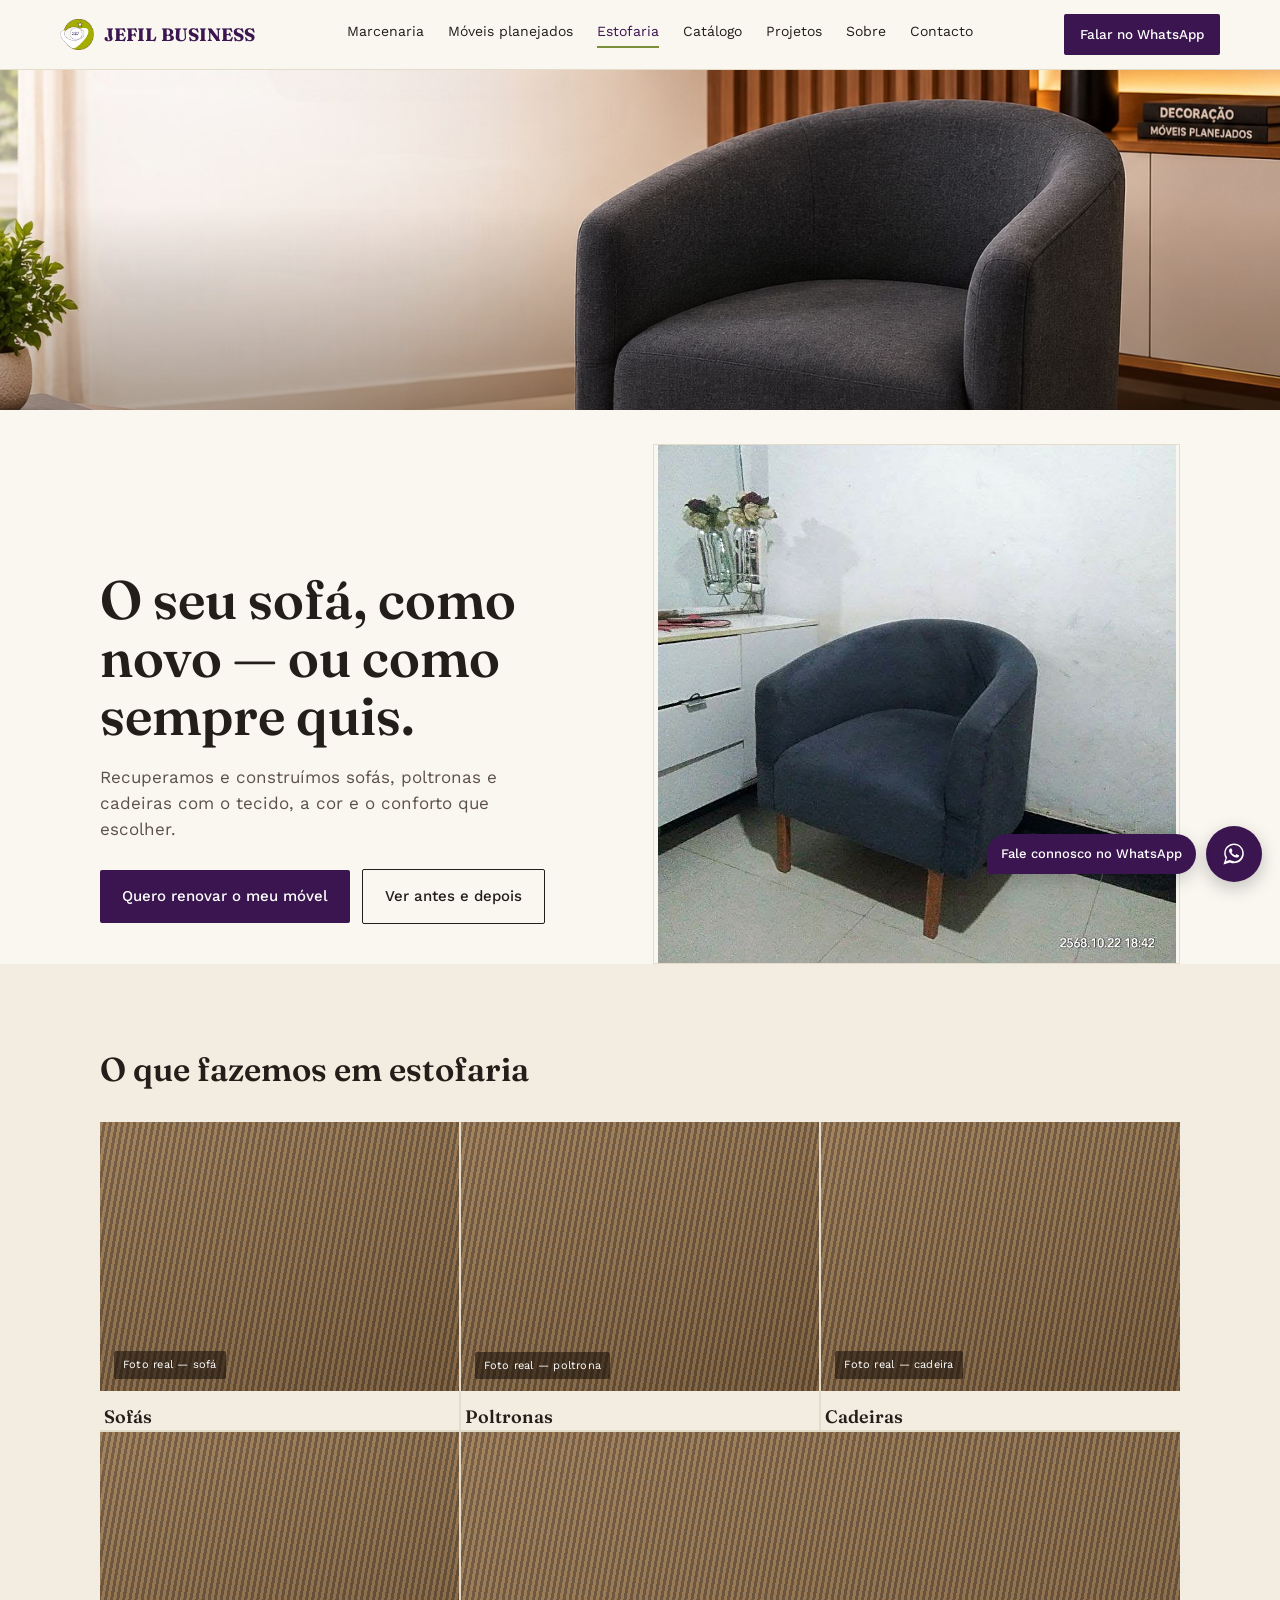
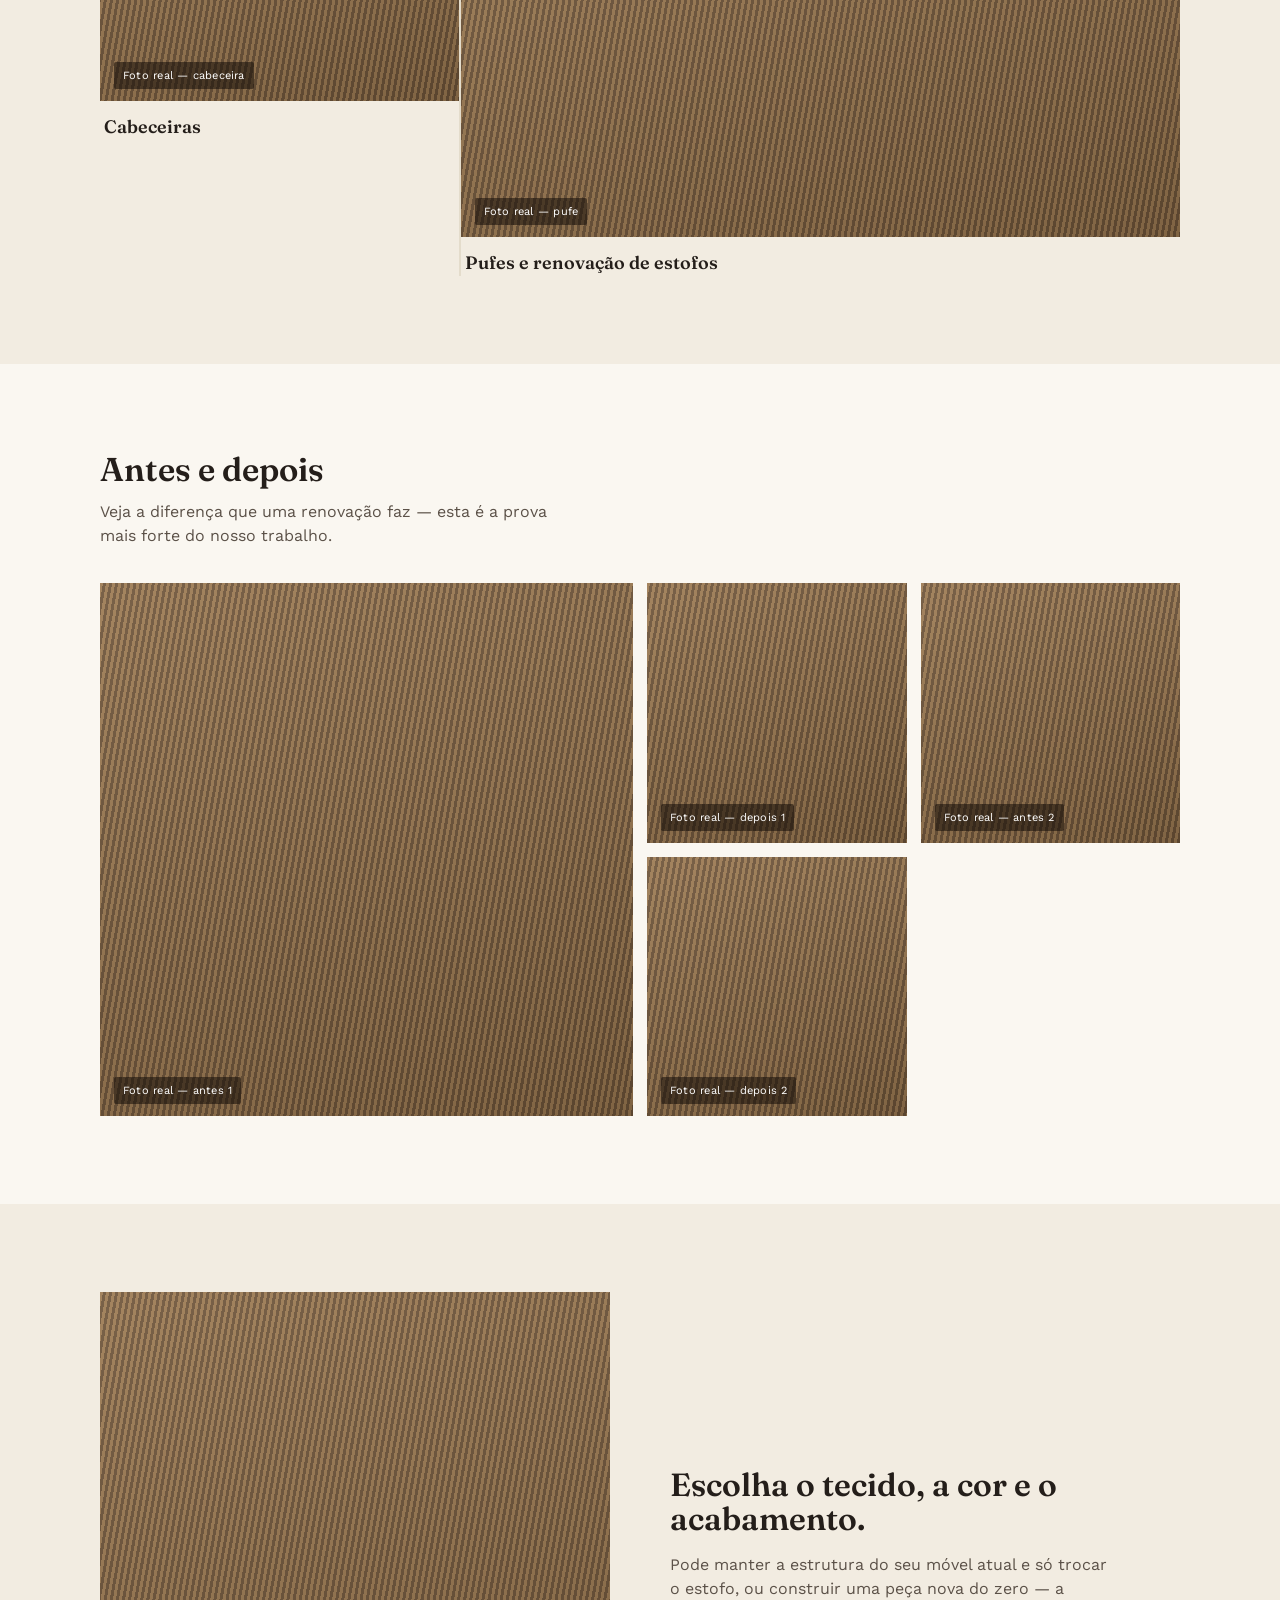
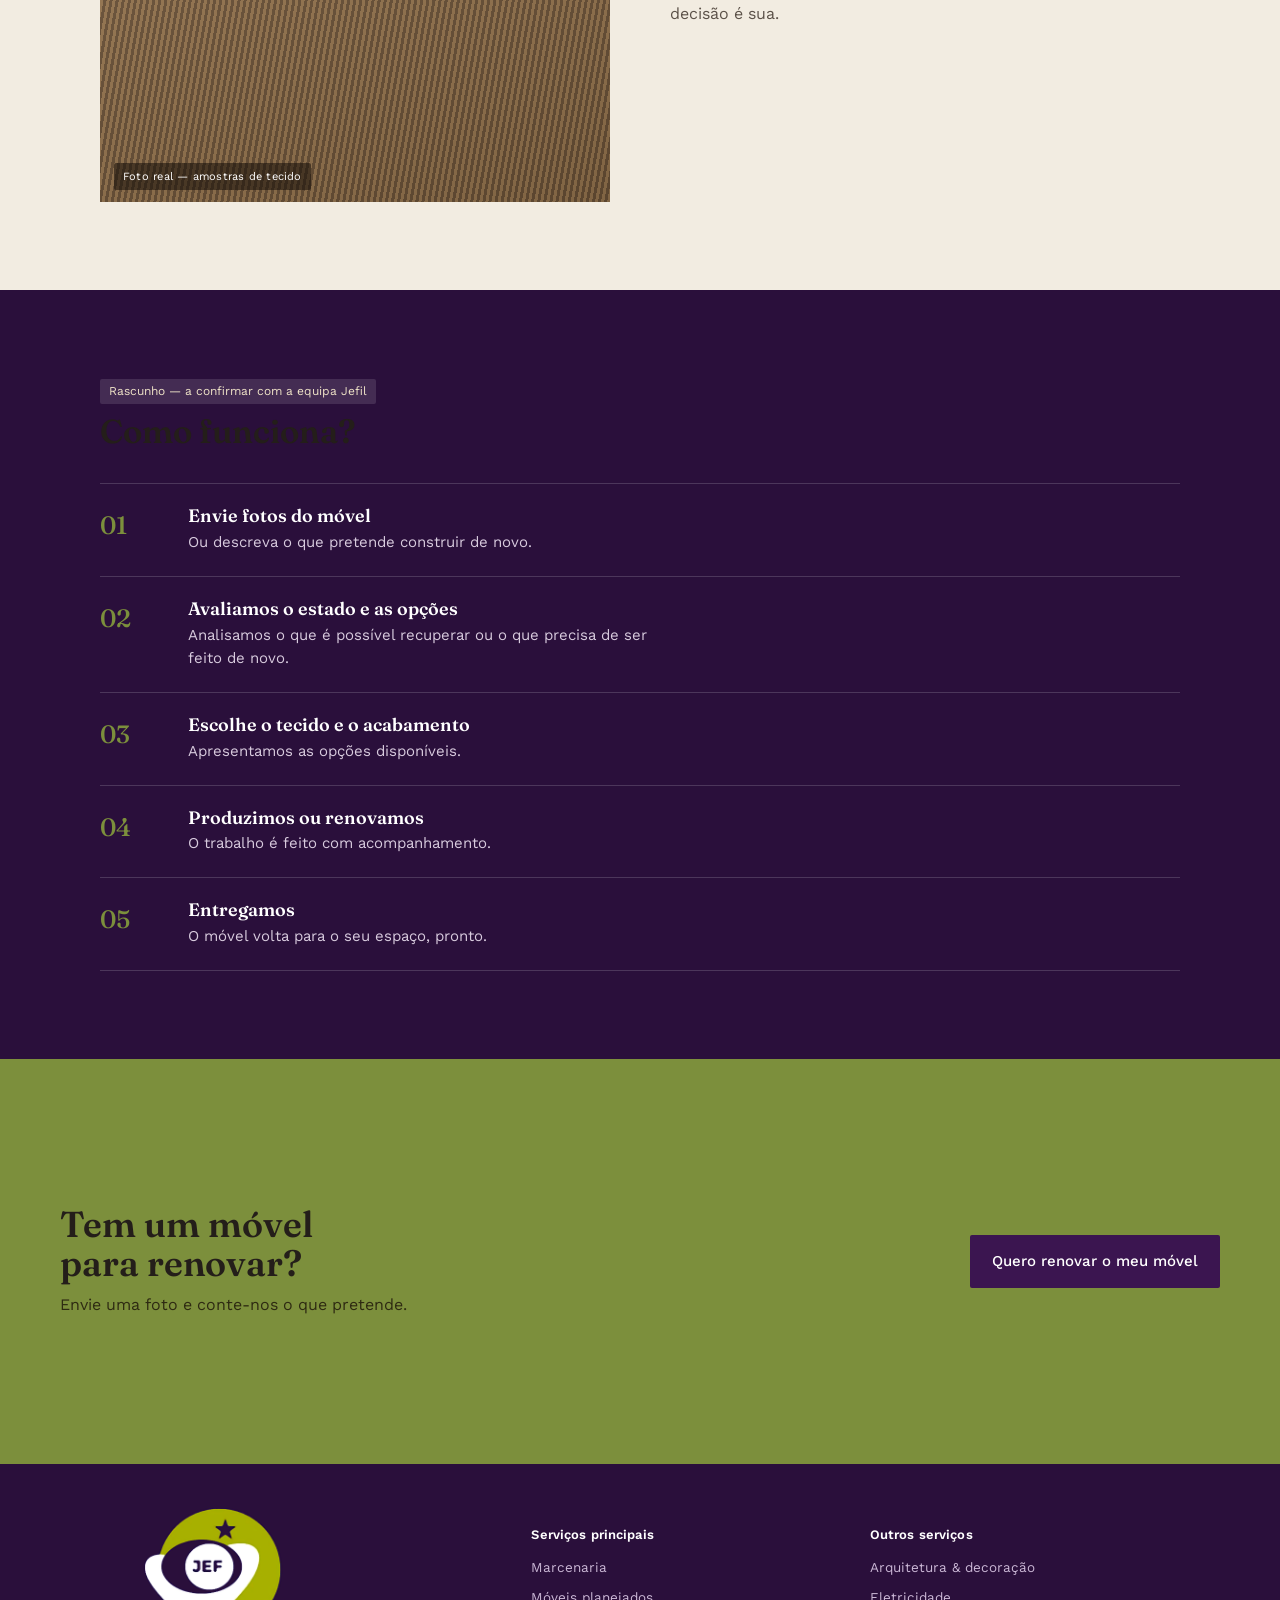
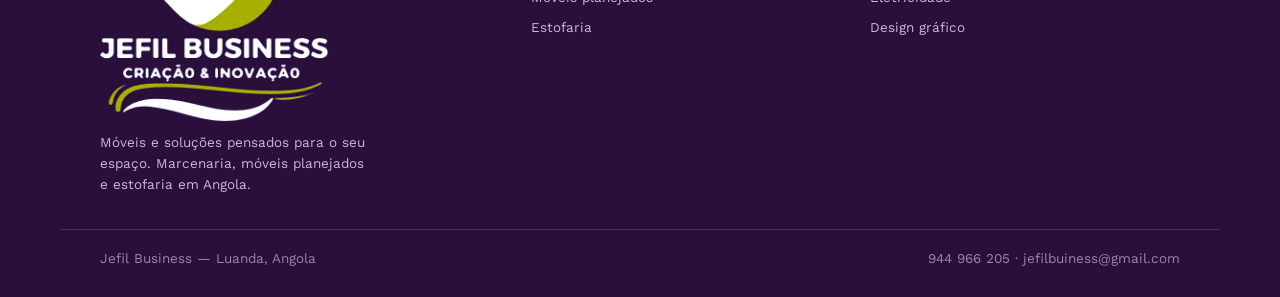
==== estofaria.html @ 347f5ef6 "Add files via upload" ====
<!DOCTYPE html>
<html lang="pt-AO">
<head>
<meta charset="UTF-8">
<meta name="viewport" content="width=device-width, initial-scale=1.0">
<title>Estofaria em Angola — Sofás e Poltronas | Jefil Business</title>
<meta name="description" content="Renove ou construa o seu sofá, poltrona ou cadeira à sua medida.">
<link rel="icon" type="image/png" sizes="32x32" href="images/favicon-32.png">
<link rel="icon" type="image/png" sizes="192x192" href="images/favicon-192.png">
<link rel="apple-touch-icon" href="images/favicon-512.png">
<link rel="preconnect" href="https://fonts.googleapis.com">
<link rel="preconnect" href="https://fonts.gstatic.com" crossorigin>
<link href="https://fonts.googleapis.com/css2?family=Fraunces:opsz,wght@9..144,400;9..144,500;9..144,600;9..144,700&family=Work+Sans:wght@400;500;600&display=swap" rel="stylesheet">
<link rel="stylesheet" href="styles.css">
</head>
<body>
<header>
  <div class="wrap nav">
    <a href="index.html" class="logo"><img src="images/jefil-icon.png" alt="Jefil Business"><span>JEFIL BUSINESS</span></a>
    <nav class="nav-links">
      <a href="marcenaria.html">Marcenaria</a>
      <a href="moveis-planejados.html">Móveis planejados</a>
      <a href="estofaria.html" class="active">Estofaria</a>
      <a href="catalogo.html">Catálogo</a>
      <a href="projetos.html">Projetos</a>
      <a href="sobre.html">Sobre</a>
      <a href="contacto.html">Contacto</a>
    </nav>
    <a href="#" class="nav-cta wa-link" data-msg="Olá, vim do site e quero falar sobre o meu projeto.">Falar no WhatsApp</a>
    <button class="burger" id="burgerBtn" aria-label="Abrir menu">
      <span></span><span></span><span></span>
    </button>
  </div>
  <div class="wrap mobile-menu" id="mobileMenu">
    <a href="marcenaria.html">Marcenaria</a>
      <a href="moveis-planejados.html">Móveis planejados</a>
      <a href="estofaria.html" class="active">Estofaria</a>
      <a href="catalogo.html">Catálogo</a>
      <a href="projetos.html">Projetos</a>
      <a href="sobre.html">Sobre</a>
      <a href="contacto.html">Contacto</a>
    <div class="sub">
      <a href="#">Arquitetura &amp; decoração</a>
      <a href="#">Eletricidade</a>
      <a href="#">Design gráfico</a>
    </div>
  </div>
</header>
<div class="page-banner"><img src="images/banner-estofaria.jpg" alt="Ambiente de decoração — imagem ilustrativa"></div>

<section class="hero">
  <div class="wrap hero-grid">
    <div class="hero-copy">
      <h1>O seu sofá, como novo — ou como sempre quis.</h1>
      <p>Recuperamos e construímos sofás, poltronas e cadeiras com o tecido, a cor e o conforto que escolher.</p>
      <div class="hero-actions">
        <a href="#" class="btn wa-link" data-msg="Olá, vim do site da Jefil e quero renovar o meu móvel.">Quero renovar o meu móvel</a>
        <a href="#antes-depois" class="btn-outline">Ver antes e depois</a>
      </div>
    </div>
    <div class="photo-frame hero-photo"><img src="images/real-17-poltrona-tub-cinza-quarto-real-melhorado.jpg" alt="Poltrona Jefil em ambiente real"></div>
  </div>
</section>

<section class="offer-alt">
  <div class="wrap">
    <div class="section-head"><h2>O que fazemos em estofaria</h2></div>
    <div class="offer-grid">
      <div class="offer-item"><div class="ph" data-label="Foto real — sofá"></div><div class="cap"><h3>Sofás</h3></div></div>
      <div class="offer-item"><div class="ph" data-label="Foto real — poltrona"></div><div class="cap"><h3>Poltronas</h3></div></div>
      <div class="offer-item"><div class="ph" data-label="Foto real — cadeira"></div><div class="cap"><h3>Cadeiras</h3></div></div>
      <div class="offer-item"><div class="ph" data-label="Foto real — cabeceira"></div><div class="cap"><h3>Cabeceiras</h3></div></div>
      <div class="offer-item big"><div class="ph" data-label="Foto real — pufe"></div><div class="cap"><h3>Pufes e renovação de estofos</h3></div></div>
    </div>
  </div>
</section>

<section id="antes-depois">
  <div class="wrap">
    <div class="section-head">
      <h2>Antes e depois</h2>
      <p>Veja a diferença que uma renovação faz — esta é a prova mais forte do nosso trabalho.</p>
    </div>
    <div class="portfolio-grid">
      <div class="item"><div class="ph" data-label="Foto real — antes 1"></div></div>
      <div class="item"><div class="ph" data-label="Foto real — depois 1"></div></div>
      <div class="item"><div class="ph" data-label="Foto real — antes 2"></div></div>
      <div class="item"><div class="ph" data-label="Foto real — depois 2"></div></div>
    </div>
  </div>
</section>

<section class="offer-alt">
  <div class="wrap split-grid">
    <div class="ph" data-label="Foto real — amostras de tecido"></div>
    <div class="split-copy">
      <h2>Escolha o tecido, a cor e o acabamento.</h2>
      <p>Pode manter a estrutura do seu móvel atual e só trocar o estofo, ou construir uma peça nova do zero — a decisão é sua.</p>
    </div>
  </div>
</section>

<section class="process">
  <div class="wrap">
    <div class="section-head">
      <span class="draft-note">Rascunho — a confirmar com a equipa Jefil</span>
      <h2>Como funciona?</h2>
    </div>
    <div class="process-list">
      <div class="process-row"><div class="process-num">01</div><div><h3>Envie fotos do móvel</h3><p>Ou descreva o que pretende construir de novo.</p></div></div>
      <div class="process-row"><div class="process-num">02</div><div><h3>Avaliamos o estado e as opções</h3><p>Analisamos o que é possível recuperar ou o que precisa de ser feito de novo.</p></div></div>
      <div class="process-row"><div class="process-num">03</div><div><h3>Escolhe o tecido e o acabamento</h3><p>Apresentamos as opções disponíveis.</p></div></div>
      <div class="process-row"><div class="process-num">04</div><div><h3>Produzimos ou renovamos</h3><p>O trabalho é feito com acompanhamento.</p></div></div>
      <div class="process-row"><div class="process-num">05</div><div><h3>Entregamos</h3><p>O móvel volta para o seu espaço, pronto.</p></div></div>
    </div>
  </div>
</section>

<section class="final-cta">
  <div class="wrap final-cta-inner">
    <div><h2>Tem um móvel para renovar?</h2><p>Envie uma foto e conte-nos o que pretende.</p></div>
    <a href="#" class="btn wa-link" data-msg="Olá, vim do site da Jefil e quero renovar o meu móvel.">Quero renovar o meu móvel</a>
  </div>
</section>
<footer id="sobre-footer">
  <div class="wrap footer-grid">
    <div>
      <div class="flogo"><img src="images/jefil-logo-completo.png" alt="Jefil Business — Criação &amp; Inovação"></div>
      <p style="max-width:34ch;">Móveis e soluções pensados para o seu espaço. Marcenaria, móveis planejados e estofaria em Angola.</p>
    </div>
    <div>
      <h4>Serviços principais</h4>
      <ul>
        <li><a href="marcenaria.html">Marcenaria</a></li>
        <li><a href="moveis-planejados.html">Móveis planejados</a></li>
        <li><a href="estofaria.html">Estofaria</a></li>
      </ul>
    </div>
    <div>
      <h4>Outros serviços</h4>
      <ul>
        <li><a href="#">Arquitetura &amp; decoração</a></li>
        <li><a href="#">Eletricidade</a></li>
        <li><a href="#">Design gráfico</a></li>
      </ul>
    </div>
  </div>
  <div class="wrap footer-bottom">
    <span>Jefil Business — Luanda, Angola</span>
    <span>944 966 205 · jefilbuiness@gmail.com</span>
  </div>
</footer>

<div class="wa-fab">
  <div class="label wa-link" data-msg="Olá, vim do site e quero falar sobre o meu projeto.">Fale connosco no WhatsApp</div>
  <a href="#" class="bubble wa-link" data-msg="Olá, vim do site e quero falar sobre o meu projeto." aria-label="WhatsApp">
    <svg viewBox="0 0 32 32" fill="currentColor"><path d="M16.04 3C9.37 3 3.98 8.39 3.98 15.06c0 2.23.6 4.32 1.65 6.12L3 29l8.02-2.6a12 12 0 0 0 5.02 1.1h.01c6.67 0 12.05-5.39 12.05-12.06C28.1 8.39 22.71 3 16.04 3Zm0 21.86h-.01a9.8 9.8 0 0 1-5-1.37l-.36-.21-4.76 1.55 1.56-4.63-.24-.38a9.77 9.77 0 0 1-1.5-5.2C5.73 9.4 10.34 4.8 16.04 4.8c2.7 0 5.24 1.05 7.15 2.96a10.02 10.02 0 0 1 2.96 7.1c0 5.66-4.61 10.24-10.11 10.24Zm5.56-7.66c-.3-.15-1.78-.88-2.06-.98-.28-.1-.48-.15-.68.15-.2.3-.78.98-.96 1.18-.18.2-.35.22-.65.08-.3-.15-1.28-.47-2.44-1.51-.9-.8-1.51-1.79-1.69-2.09-.18-.3-.02-.46.13-.61.14-.14.3-.35.45-.53.15-.18.2-.3.3-.5.1-.2.05-.38-.02-.53-.08-.15-.68-1.65-.94-2.25-.25-.6-.5-.52-.68-.53h-.58c-.2 0-.53.08-.8.38-.28.3-1.05 1.02-1.05 2.5s1.08 2.9 1.23 3.1c.15.2 2.13 3.25 5.16 4.56.72.31 1.28.5 1.72.64.72.23 1.38.2 1.9.12.58-.09 1.78-.73 2.03-1.43.25-.7.25-1.3.18-1.43-.08-.13-.28-.2-.58-.35Z"/></svg>
  </a>
</div>

<script src="site.js"></script>
</body>
</html>
---- styles.css ----
:root{
  --bg:#FAF7F1;
  --bg-alt:#F2ECE1;
  --ink:#241E1A;
  --ink-soft:#5B5148;
  --purple:#3B1550;
  --purple-deep:#2A0F3B;
  --gold:#7C8F3C; /* verde-oliva da marca real */
  --line:#E4DCCB;
  --wa-number:244944966205;
  --radius-s:2px;
  --maxw:1160px;
}
*{box-sizing:border-box;}
html{scroll-behavior:smooth;}
body{
  margin:0;
  background:var(--bg);
  color:var(--ink);
  font-family:'Work Sans', sans-serif;
  font-size:16px;
  line-height:1.55;
  -webkit-font-smoothing:antialiased;
  padding-bottom:0;
}
h1,h2,h3{
  font-family:'Fraunces', serif;
  font-weight:600;
  line-height:1.08;
  margin:0;
  color:var(--ink);
}
p{margin:0;}
a{color:inherit;text-decoration:none;}
img{display:block;width:100%;height:100%;object-fit:cover;}
.wrap{max-width:var(--maxw);margin:0 auto;padding:0 20px;}
@media(min-width:900px){.wrap{padding:0 40px;}}

/* ---------- placeholder photography (used until a real photo replaces it) ---------- */
.ph{
  position:relative;
  background:
    linear-gradient(160deg, rgba(255,255,255,.08), rgba(0,0,0,.18)),
    repeating-linear-gradient(100deg, #9C7A52 0 3px, #6E5439 3px 6px);
  min-height:220px;
}
.ph::after{
  content:attr(data-label);
  position:absolute;
  left:14px;bottom:12px;
  font-family:'Work Sans',sans-serif;
  font-size:11px;
  letter-spacing:.02em;
  color:#fff;
  background:rgba(20,14,8,.55);
  padding:5px 9px;
  border-radius:2px;
}
.photo-frame{background:#fff;border:1px solid var(--line);}
.photo-frame img{object-fit:contain;background:var(--bg);}

/* ---------- header ---------- */
header{
  position:sticky;top:0;z-index:40;
  background:rgba(250,247,241,.94);
  backdrop-filter:blur(6px);
  border-bottom:1px solid var(--line);
}
.nav{display:flex;align-items:center;justify-content:space-between;padding:14px 0;gap:14px;}
.logo{display:flex;align-items:center;gap:10px;font-family:'Fraunces',serif;font-weight:700;font-size:18px;white-space:nowrap;}
.logo img{width:34px;height:34px;object-fit:contain;flex-shrink:0;}
.logo span{color:var(--purple);}
.nav-links{display:none;gap:24px;font-size:14px;}
.nav-links a:hover{color:var(--purple);}
.nav-links a.active{color:var(--purple);border-bottom:2px solid var(--gold);padding-bottom:3px;}
@media(min-width:960px){.nav-links{display:flex;}}
.nav-cta{
  display:none;
  background:var(--purple);color:#fff;
  padding:10px 16px;font-size:13.5px;font-weight:500;border-radius:2px;white-space:nowrap;
}
@media(min-width:960px){.nav-cta{display:inline-block;}}
.burger{display:inline-flex;flex-direction:column;gap:4px;background:none;border:0;padding:4px;cursor:pointer;margin-left:auto;}
@media(min-width:960px){.burger{display:none;}}
.burger span{width:20px;height:2px;background:var(--ink);}
.mobile-menu{display:none;flex-direction:column;gap:14px;padding:6px 0 20px;border-top:1px solid var(--line);font-size:15px;}
.mobile-menu.open{display:flex;}
.mobile-menu .sub{padding-top:8px;margin-top:6px;border-top:1px solid var(--line);color:var(--ink-soft);font-size:13.5px;display:flex;gap:16px;flex-wrap:wrap;}

/* ---------- hero ---------- */
.hero{padding:34px 0 0;}
.hero-grid{display:grid;gap:26px;}
@media(min-width:900px){.hero-grid{grid-template-columns:1.05fr 1fr;align-items:end;gap:0;}}
.hero-copy{padding-bottom:8px;}
@media(min-width:900px){.hero-copy{padding:0 40px 40px 0;}}
.hero-copy h1{font-size:36px;max-width:12ch;}
@media(min-width:600px){.hero-copy h1{font-size:46px;}}
@media(min-width:1100px){.hero-copy h1{font-size:54px;}}
.hero-copy p{margin-top:18px;color:var(--ink-soft);font-size:17px;max-width:38ch;}
.hero-actions{margin-top:26px;display:flex;flex-wrap:wrap;gap:12px;align-items:center;}
.btn{display:inline-flex;align-items:center;gap:8px;background:var(--purple);color:#fff;padding:15px 22px;font-size:15px;font-weight:500;border-radius:2px;}
.btn-outline{padding:15px 22px;font-size:15px;font-weight:500;border:1px solid var(--ink);border-radius:2px;}
.hero-photo{aspect-ratio:4/5;}
@media(min-width:900px){.hero-photo{aspect-ratio:auto;height:520px;}}

/* ---------- section shell ---------- */
section{padding:60px 0;}
@media(min-width:900px){section{padding:88px 0;}}
.section-head{max-width:46ch;margin-bottom:34px;}
.section-head h2{font-size:27px;}
@media(min-width:900px){.section-head h2{font-size:33px;}}
.section-head p{color:var(--ink-soft);margin-top:12px;font-size:16px;}
.draft-note{display:inline-block;margin-bottom:10px;font-size:12px;color:#8A6B2E;background:#F3E7C9;padding:3px 9px;border-radius:2px;}
.offer-alt{background:var(--bg-alt);}

/* ---------- offer grid (o que podemos criar) ---------- */
.offer-grid{display:grid;gap:2px;background:var(--line);grid-template-columns:1fr;}
@media(min-width:640px){.offer-grid{grid-template-columns:1fr 1fr;}}
@media(min-width:1000px){.offer-grid{grid-template-columns:repeat(3,1fr);}}
.offer-item{background:var(--bg-alt);}
.offer-item .ph, .offer-item .photo-frame{aspect-ratio:4/3;}
.offer-item .cap{padding:16px 4px 4px;}
.offer-item h3{font-size:18px;font-weight:600;}
.offer-item.big{grid-column:span 1;}
@media(min-width:640px){.offer-item.big{grid-column:span 2;}}
.offer-item.big .ph, .offer-item.big .photo-frame{aspect-ratio:16/9;}

/* ---------- generic 2-col split ---------- */
.split-grid{display:grid;gap:34px;align-items:center;}
@media(min-width:900px){.split-grid{grid-template-columns:1fr 1fr;gap:60px;}}
.split-grid .ph, .split-grid .photo-frame{aspect-ratio:1/1;}
.split-copy h2{font-size:27px;margin-bottom:16px;}
@media(min-width:900px){.split-copy h2{font-size:32px;}}
.split-copy p{color:var(--ink-soft);font-size:16px;max-width:44ch;}
.split-list{margin-top:22px;display:flex;flex-direction:column;gap:11px;}
.split-list li{list-style:none;padding-left:18px;position:relative;font-size:15px;}
.split-list li::before{content:"";position:absolute;left:0;top:9px;width:6px;height:1px;background:var(--gold);}

/* ---------- portfolio / gallery grid ---------- */
.portfolio-grid{display:grid;gap:14px;grid-template-columns:repeat(2,1fr);}
@media(min-width:700px){.portfolio-grid{grid-template-columns:repeat(4,1fr);}}
.portfolio-grid .item:nth-child(1){grid-column:span 2;grid-row:span 2;}
.portfolio-grid .ph, .portfolio-grid .photo-frame{aspect-ratio:1/1;height:100%;}
.portfolio-grid .item:nth-child(1) .ph, .portfolio-grid .item:nth-child(1) .photo-frame{aspect-ratio:auto;height:100%;min-height:260px;}
.portfolio-footer{margin-top:28px;display:flex;flex-wrap:wrap;gap:16px;align-items:center;justify-content:space-between;}

/* ---------- process ---------- */
.process{background:var(--purple-deep);color:#F4EFE6;}
.process .section-head p{color:#CBB8D6;}
.process .draft-note{background:rgba(255,255,255,.12);color:#F0E4C8;}
.process-list{display:grid;gap:0;border-top:1px solid rgba(255,255,255,.16);}
.process-row{display:grid;grid-template-columns:52px 1fr;gap:18px;padding:22px 0;border-bottom:1px solid rgba(255,255,255,.16);}
@media(min-width:700px){.process-row{grid-template-columns:70px 1fr;}}
.process-num{font-family:'Fraunces',serif;font-size:25px;color:var(--gold);font-weight:500;}
.process-row h3{color:#fff;font-size:18px;font-weight:600;margin-bottom:5px;}
.process-row p{color:#D8CBDE;font-size:15px;max-width:52ch;}

/* ---------- faq ---------- */
.faq-list{display:flex;flex-direction:column;border-top:1px solid var(--line);max-width:760px;}
details{border-bottom:1px solid var(--line);padding:18px 0;}
summary{cursor:pointer;font-size:16px;font-weight:500;display:flex;justify-content:space-between;align-items:center;gap:16px;list-style:none;}
summary::-webkit-details-marker{display:none;}
summary::after{content:"+";font-size:20px;color:var(--purple);flex-shrink:0;font-weight:400;}
details[open] summary::after{content:"–";}
details p{margin-top:12px;color:var(--ink-soft);font-size:15px;max-width:60ch;}

/* ---------- final cta band ---------- */
.final-cta{background:var(--gold);color:var(--ink);}
.final-cta-inner{display:flex;flex-direction:column;gap:22px;padding:48px 0;}
@media(min-width:800px){.final-cta-inner{flex-direction:row;align-items:center;justify-content:space-between;padding:58px 0;}}
.final-cta h2{font-size:28px;max-width:14ch;}
@media(min-width:900px){.final-cta h2{font-size:36px;}}
.final-cta p{margin-top:10px;color:#2E2A12;max-width:38ch;}
.final-cta .btn{background:var(--purple);color:#fff;flex-shrink:0;}

/* ---------- product cards (catalogo) ---------- */
.product-grid{display:grid;gap:28px;grid-template-columns:1fr;}
@media(min-width:640px){.product-grid{grid-template-columns:1fr 1fr;}}
@media(min-width:1000px){.product-grid{grid-template-columns:repeat(3,1fr);}}
.product-card{background:#fff;border:1px solid var(--line);display:flex;flex-direction:column;}
.product-card .photo, .product-card .ph{aspect-ratio:1/1;}
.product-card .body{padding:16px 16px 20px;display:flex;flex-direction:column;gap:8px;flex:1;}
.product-card h3{font-size:16.5px;font-weight:600;}
.product-card .price{font-family:'Fraunces',serif;font-size:19px;color:var(--purple);}
.product-card .delivery{font-size:12px;color:var(--gold);font-weight:600;}
.product-card .desc{font-size:14px;color:var(--ink-soft);flex:1;}
.product-card .actions{display:flex;gap:8px;margin-top:8px;flex-wrap:wrap;}
.product-card .actions a{flex:1;text-align:center;padding:11px 10px;font-size:13px;font-weight:500;border-radius:2px;white-space:nowrap;}
.product-card .actions .primary{background:var(--purple);color:#fff;}
.product-card .actions .secondary{border:1px solid var(--ink);}
.product-card .gallery{display:grid;grid-template-columns:1fr 1fr;gap:2px;aspect-ratio:1/1;}
.product-card .gallery img{height:100%;}

/* ---------- footer ---------- */
footer{background:var(--purple-deep);color:#CBB8D6;padding:44px 0 28px;font-size:13.5px;}
.footer-grid{display:grid;gap:28px;}
@media(min-width:700px){.footer-grid{grid-template-columns:1.3fr 1fr 1fr;}}
footer .flogo{max-width:230px;margin-bottom:10px;}
footer .flogo img{width:100%;height:auto;object-fit:contain;}
footer h4{color:#fff;font-size:13px;font-weight:600;margin-bottom:12px;letter-spacing:.01em;}
footer ul{list-style:none;margin:0;padding:0;display:flex;flex-direction:column;gap:9px;}
footer a:hover{color:#fff;}
.footer-bottom{margin-top:34px;padding-top:18px;border-top:1px solid rgba(255,255,255,.14);color:#9A85A8;display:flex;flex-wrap:wrap;gap:8px 18px;justify-content:space-between;}

/* ---------- decorative page banner (ambient, not a real-work claim) ---------- */
.page-banner{
  width:100%;
  height:200px;
  overflow:hidden;
  position:relative;
}
@media(min-width:700px){.page-banner{height:280px;}}
@media(min-width:1100px){.page-banner{height:340px;}}
.page-banner img{width:100%;height:100%;object-fit:cover;object-position:center 40%;}
.page-banner::after{
  content:"";position:absolute;inset:0;
  background:linear-gradient(180deg, rgba(20,14,8,0) 40%, rgba(20,14,8,.28) 100%);
}

/* ---------- floating whatsapp bubble ---------- */
.wa-fab{
  position:fixed;right:18px;bottom:18px;z-index:50;
  display:flex;align-items:center;gap:10px;
}
.wa-fab .bubble{
  width:56px;height:56px;border-radius:50%;
  background:var(--purple);color:#fff;
  display:flex;align-items:center;justify-content:center;
  box-shadow:0 6px 18px rgba(0,0,0,.22);
  flex-shrink:0;
}
.wa-fab .bubble svg{width:26px;height:26px;}
.wa-fab .label{
  background:var(--purple);color:#fff;
  padding:10px 14px;border-radius:20px 20px 20px 4px;
  font-size:13px;font-weight:500;white-space:nowrap;
  box-shadow:0 6px 18px rgba(0,0,0,.18);
  opacity:1;transform:translateX(0);
  transition:opacity .4s ease, transform .4s ease;
}
.wa-fab .label.hidden{opacity:0;transform:translateX(8px);pointer-events:none;}

/* ---------- utility ---------- */
.mt-lg{margin-top:40px;}
.center{text-align:center;}
.text-soft{color:var(--ink-soft);}
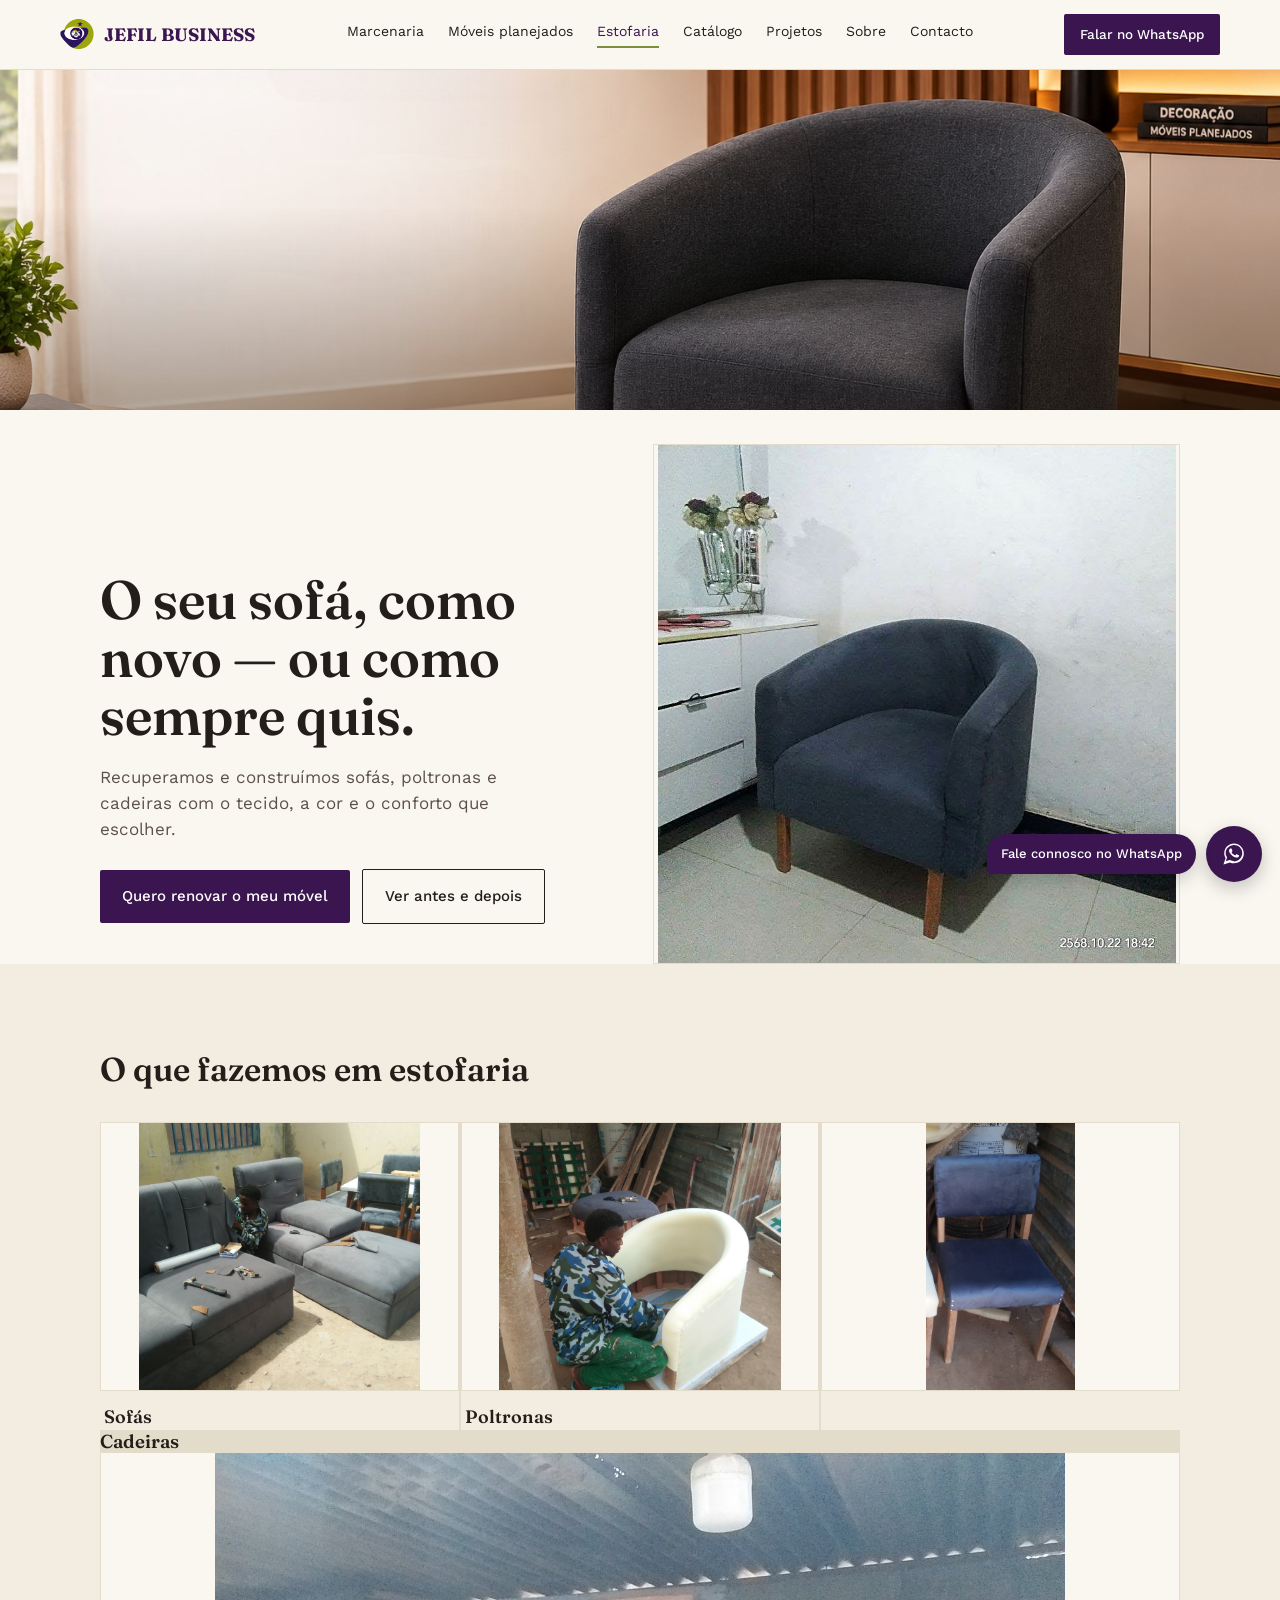
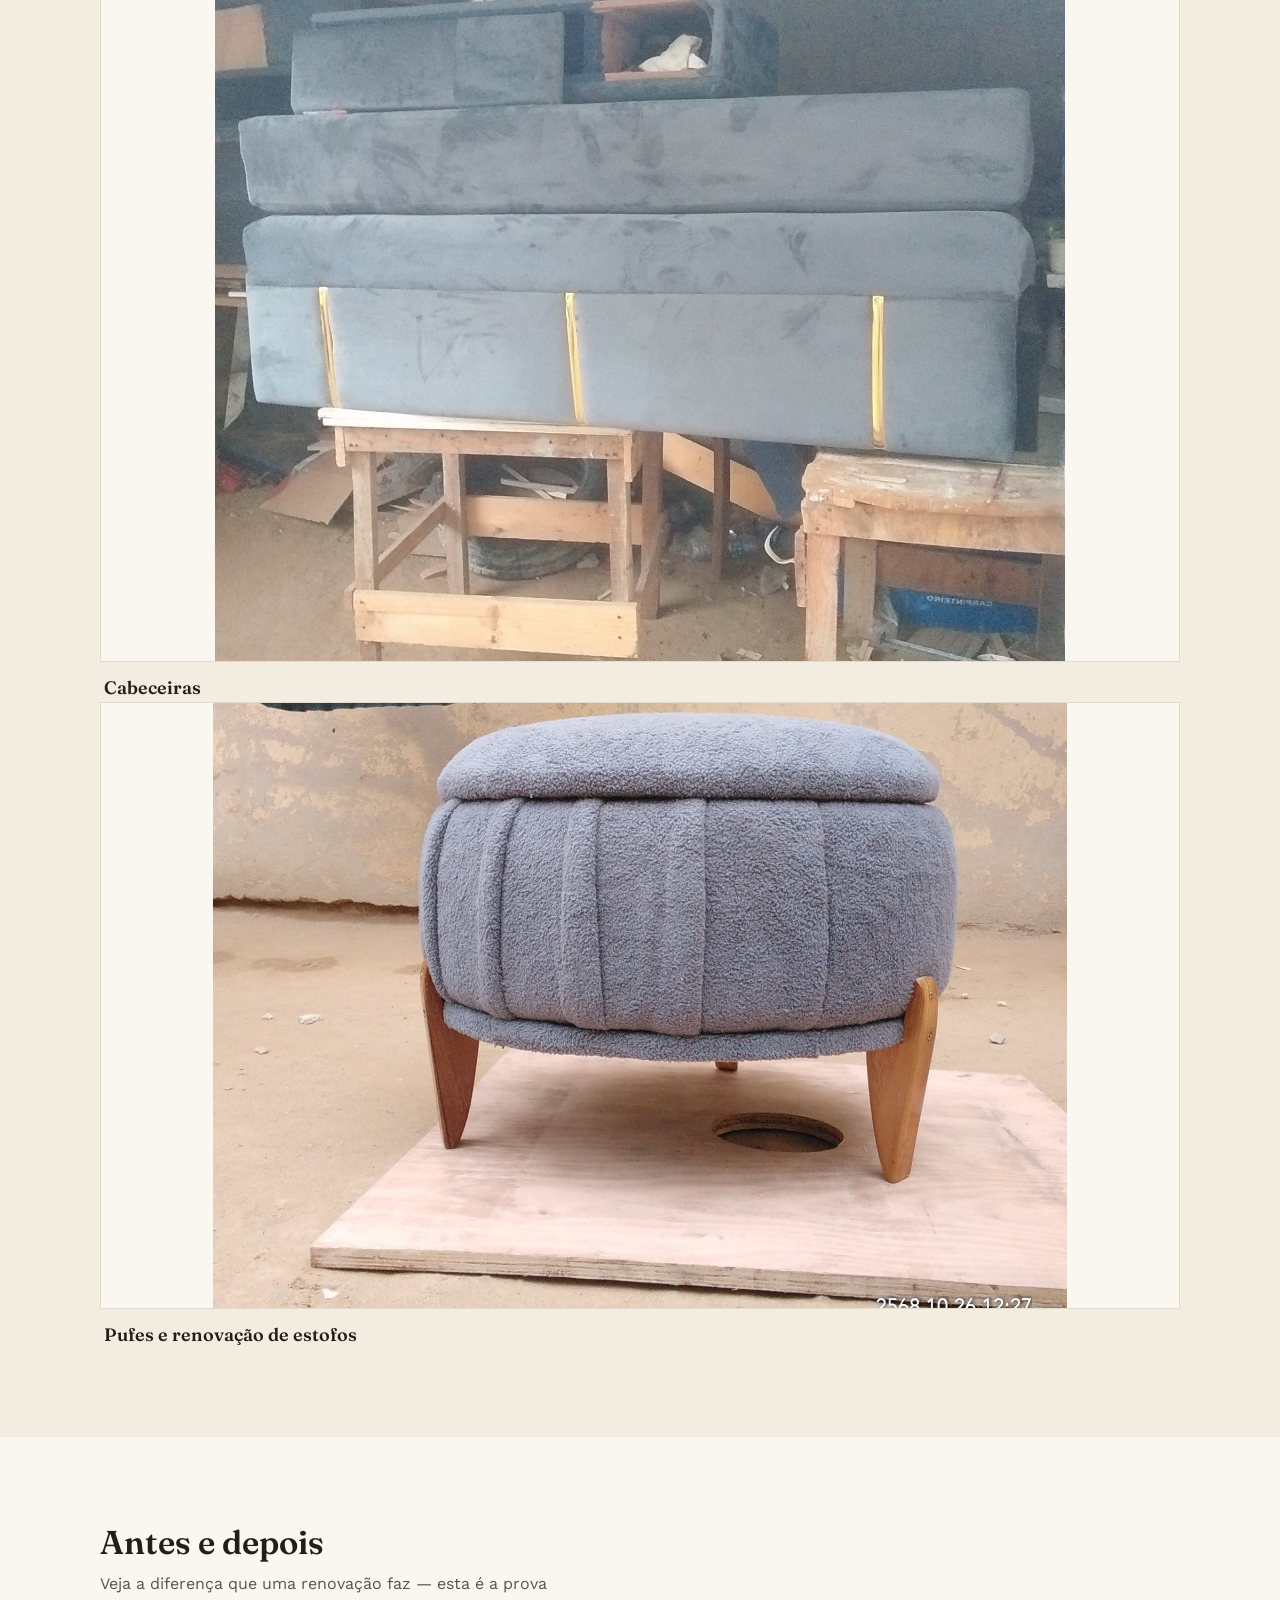
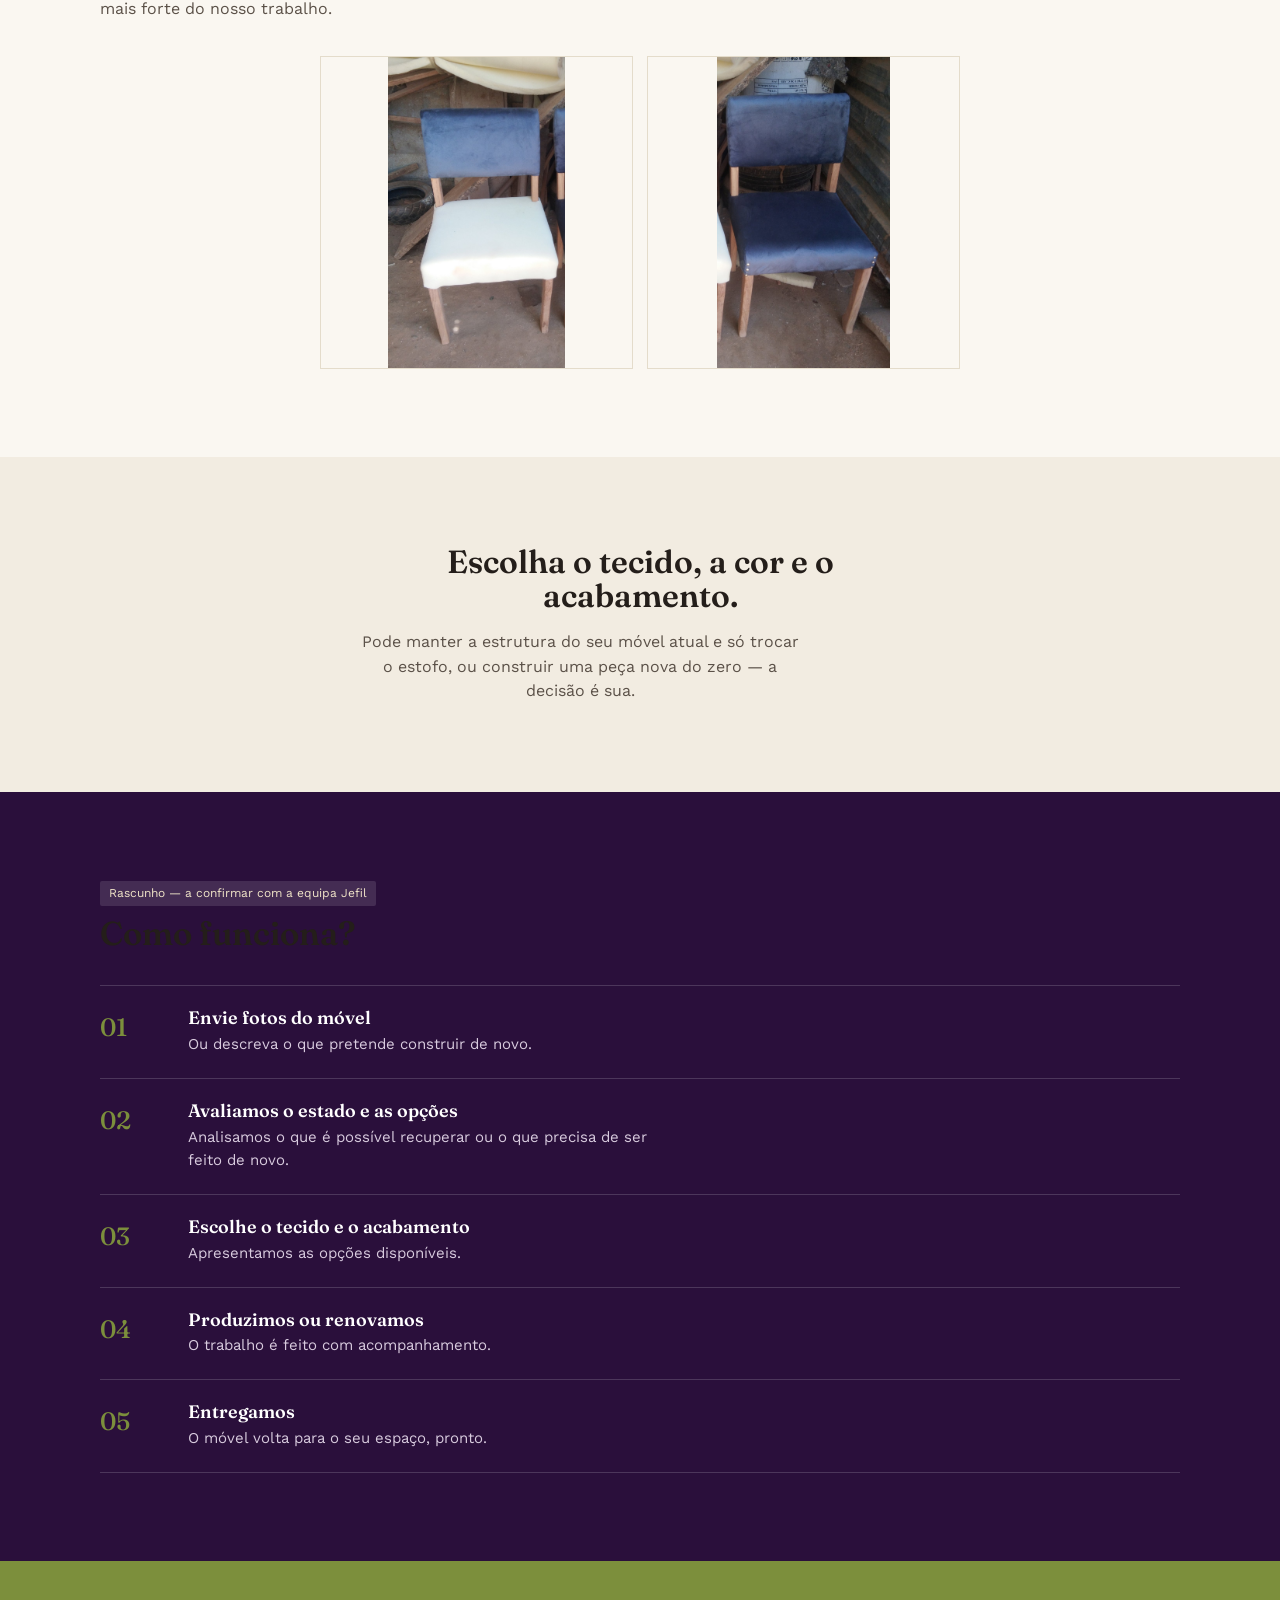
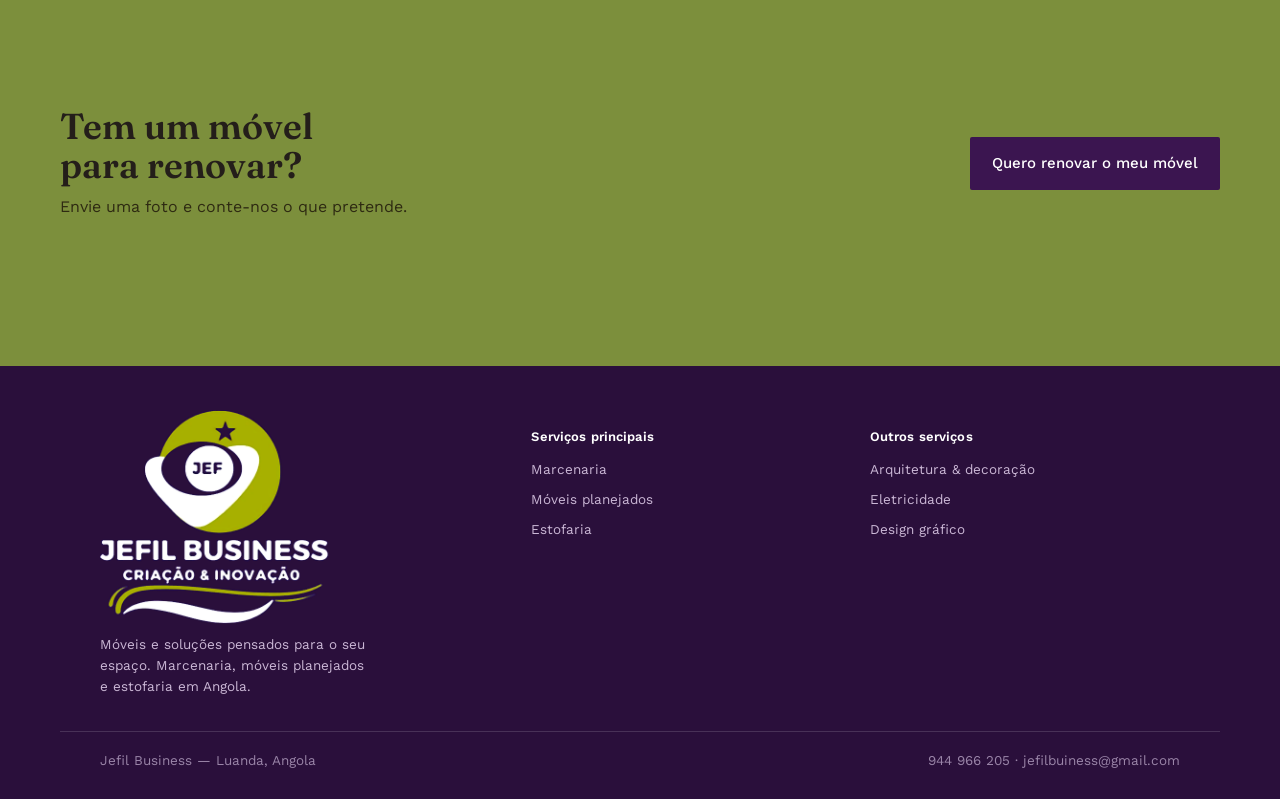
==== commit 008e42c6: "Add files via upload" ====
--- a/estofaria.html
+++ b/estofaria.html
@@ -66,11 +66,11 @@
   <div class="wrap">
     <div class="section-head"><h2>O que fazemos em estofaria</h2></div>
     <div class="offer-grid">
-      <div class="offer-item"><div class="ph" data-label="Foto real — sofá"></div><div class="cap"><h3>Sofás</h3></div></div>
-      <div class="offer-item"><div class="ph" data-label="Foto real — poltrona"></div><div class="cap"><h3>Poltronas</h3></div></div>
-      <div class="offer-item"><div class="ph" data-label="Foto real — cadeira"></div><div class="cap"><h3>Cadeiras</h3></div></div>
-      <div class="offer-item"><div class="ph" data-label="Foto real — cabeceira"></div><div class="cap"><h3>Cabeceiras</h3></div></div>
-      <div class="offer-item big"><div class="ph" data-label="Foto real — pufe"></div><div class="cap"><h3>Pufes e renovação de estofos</h3></div></div>
+      <div class="offer-item"><div class="photo-frame"><img src="images/real-23-sofa-l-cinza-oficina-melhorado.jpg" alt="Sofá em L Jefil, na oficina"></div><div class="cap"><h3>Sofás</h3></div></div>
+      <div class="offer-item"><div class="photo-frame"><img src="images/real-28-poltrona-oval-oficina-melhorado.jpg" alt="Poltrona oval em construção na oficina Jefil"></div><div class="cap"><h3>Poltronas</h3></div></div>
+      <div class="offer-item"><div class="photo-frame"><img src="images/real-20-depois-cadeira-estofo-melhorado.jpg" alt="Cadeira estofada em veludo azul, produzida pela Jefil"></div></div><div class="cap"><h3>Cadeiras</h3></div></div>
+      <div class="offer-item"><div class="photo-frame"><img src="images/real-26-base-cama-cinza-dourado-melhorado.jpg" alt="Base de cama estofada com friso dourado"></div><div class="cap"><h3>Cabeceiras</h3></div></div>
+      <div class="offer-item big"><div class="photo-frame"><img src="images/real-29-pufe-redondo-boucle-melhorado.jpg" alt="Pufe redondo em boucle, produzido pela Jefil"></div><div class="cap"><h3>Pufes e renovação de estofos</h3></div></div>
     </div>
   </div>
 </section>
@@ -81,18 +81,15 @@
       <h2>Antes e depois</h2>
       <p>Veja a diferença que uma renovação faz — esta é a prova mais forte do nosso trabalho.</p>
     </div>
-    <div class="portfolio-grid">
-      <div class="item"><div class="ph" data-label="Foto real — antes 1"></div></div>
-      <div class="item"><div class="ph" data-label="Foto real — depois 1"></div></div>
-      <div class="item"><div class="ph" data-label="Foto real — antes 2"></div></div>
-      <div class="item"><div class="ph" data-label="Foto real — depois 2"></div></div>
+    <div class="portfolio-grid pair-grid">
+      <div class="item"><div class="photo-frame"><img src="images/real-19-antes-cadeira-estofo-melhorado.jpg" alt="Cadeira antes — apenas espuma"></div></div>
+      <div class="item"><div class="photo-frame"><img src="images/real-20-depois-cadeira-estofo-melhorado.jpg" alt="Cadeira depois — estofada em veludo azul"></div></div>
     </div>
   </div>
 </section>
 
 <section class="offer-alt">
-  <div class="wrap split-grid">
-    <div class="ph" data-label="Foto real — amostras de tecido"></div>
+  <div class="wrap split-grid single-col">
     <div class="split-copy">
       <h2>Escolha o tecido, a cor e o acabamento.</h2>
       <p>Pode manter a estrutura do seu móvel atual e só trocar o estofo, ou construir uma peça nova do zero — a decisão é sua.</p>
--- a/styles.css
+++ b/styles.css
@@ -142,6 +142,10 @@
 .portfolio-grid .item:nth-child(1){grid-column:span 2;grid-row:span 2;}
 .portfolio-grid .ph, .portfolio-grid .photo-frame{aspect-ratio:1/1;height:100%;}
 .portfolio-grid .item:nth-child(1) .ph, .portfolio-grid .item:nth-child(1) .photo-frame{aspect-ratio:auto;height:100%;min-height:260px;}
+.portfolio-grid.pair-grid{grid-template-columns:repeat(2,1fr);max-width:640px;margin:0 auto;}
+.portfolio-grid.pair-grid .item:nth-child(1){grid-column:auto;grid-row:auto;}
+.portfolio-grid.pair-grid .item:nth-child(1) .ph, .portfolio-grid.pair-grid .item:nth-child(1) .photo-frame{aspect-ratio:1/1;height:auto;min-height:0;}
+.split-grid.single-col{grid-template-columns:1fr;max-width:640px;margin:0 auto;text-align:center;}
 .portfolio-footer{margin-top:28px;display:flex;flex-wrap:wrap;gap:16px;align-items:center;justify-content:space-between;}
 
 /* ---------- process ---------- */
